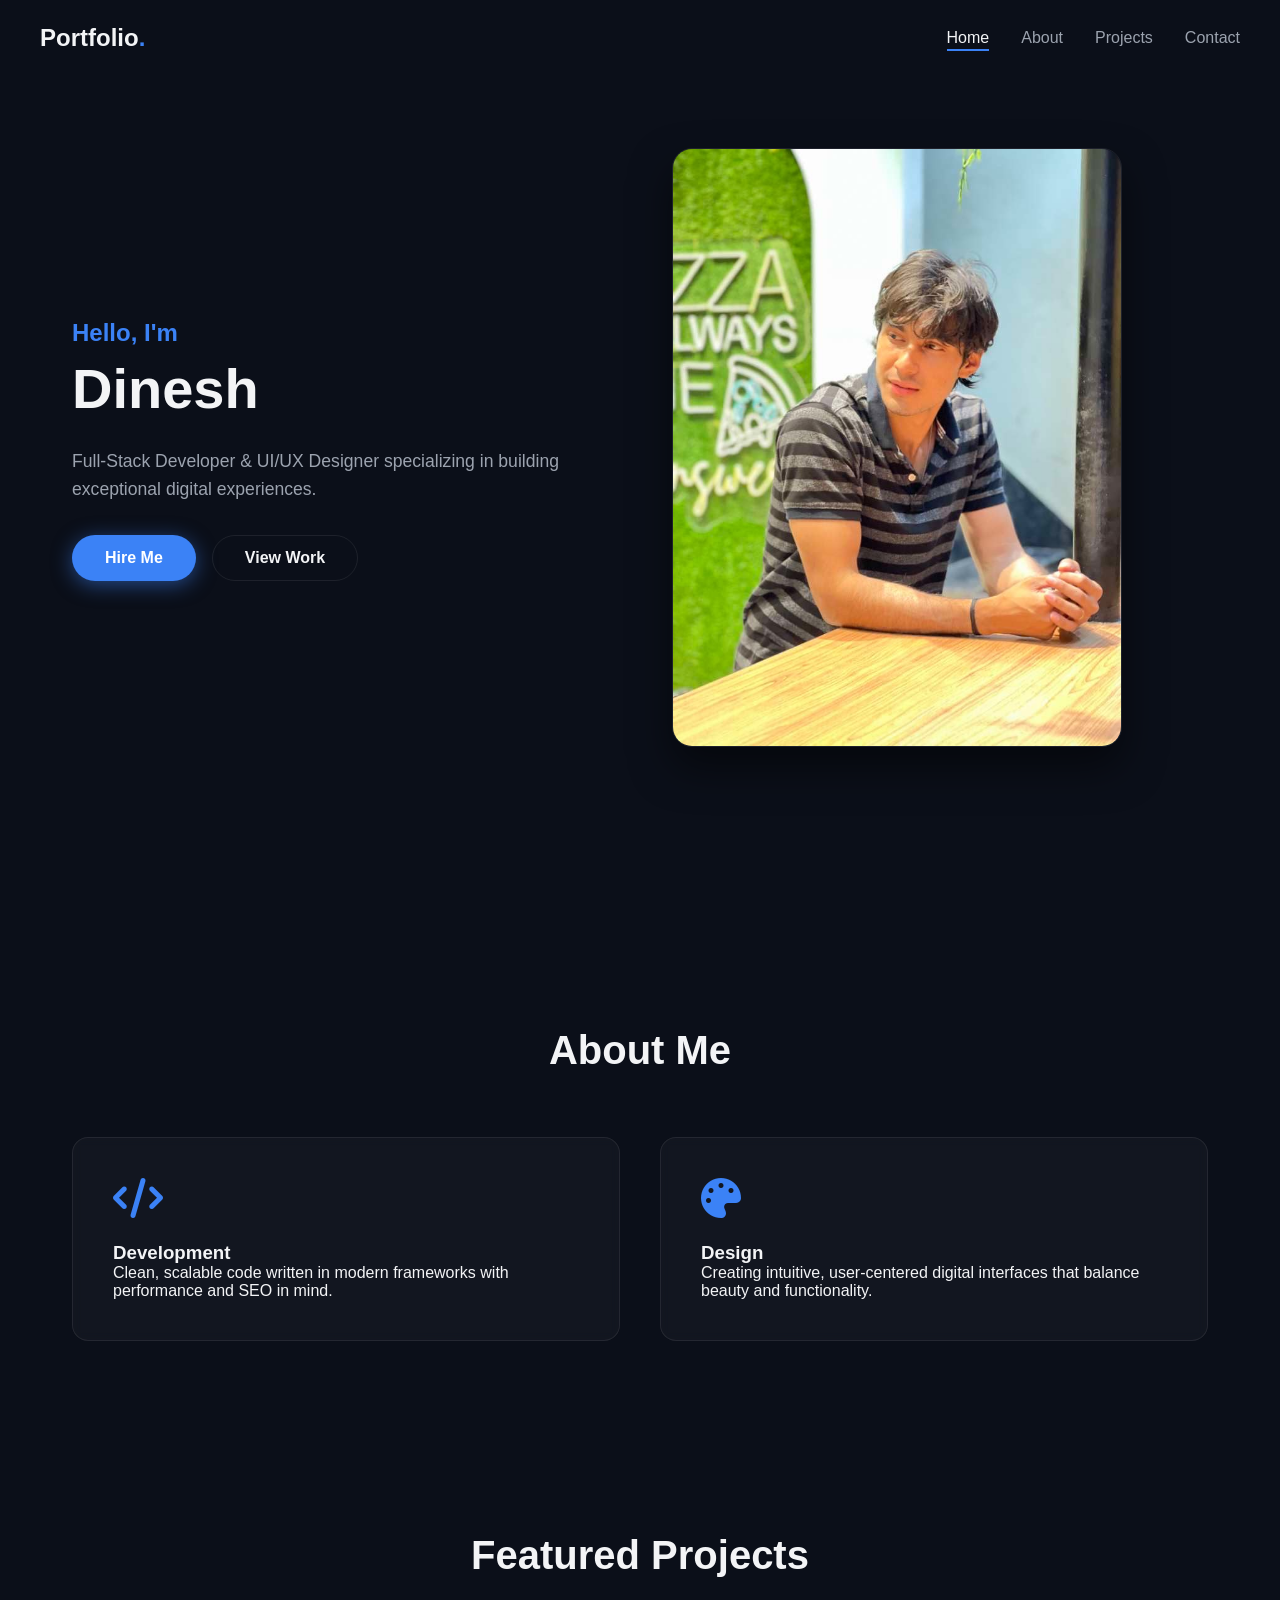
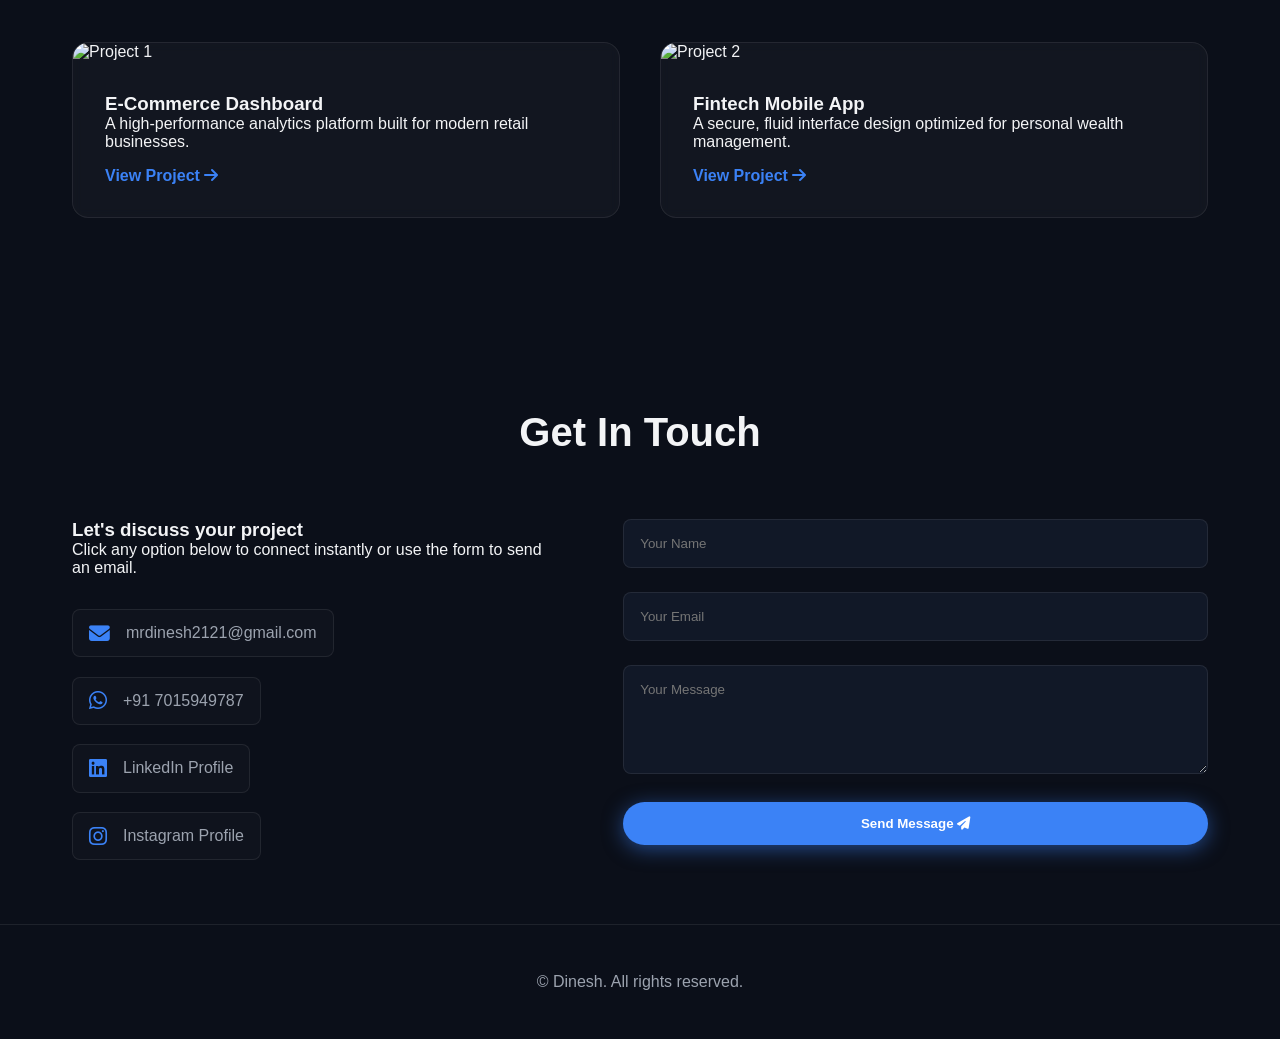
==== index.html @ ba0061a7 "Add original portfolio website Co-authored-by: Copilot App <223556219+Copilot@users.noreply.github.c" ====
<!DOCTYPE html>
<html lang="en">
<head>
    <meta charset="UTF-8">
    <meta name="viewport" content="width=device-width, initial-scale=1.0">
    <title>My Portfolio</title>
    <link rel="stylesheet" href="style.css">
    <!-- Font Awesome for Icons -->
    <link rel="stylesheet" href="https://cdnjs.cloudflare.com/ajax/libs/font-awesome/6.4.0/css/all.min.css">
</head>
<body>

    <!-- Navbar -->
    <nav class="navbar">
        <div class="nav-container">
            <a href="#" class="logo">Portfolio<span>.</span></a>
            <ul class="nav-links">
                <li><a href="#home" class="nav-link active">Home</a></li>
                <li><a href="#about" class="nav-link">About</a></li>
                <li><a href="#projects" class="nav-link">Projects</a></li>
                <li><a href="#contact" class="nav-link">Contact</a></li>
            </ul>
            <div class="menu-btn">
                <i class="fas fa-bars"></i>
            </div>
        </div>
    </nav>

    <!-- Home Section -->
    <section id="home" class="hero-section">
        <div class="hero-container">
            <div class="hero-content">
                <h3 class="fade-in">Hello, I'm</h3>
                <h1 class="fade-in delay-1"> Dinesh</h1>
                <p class="fade-in delay-2">Full-Stack Developer & UI/UX Designer specializing in building exceptional digital experiences.</p>
                <div class="hero-btns fade-in delay-3">
                    <a href="#contact" class="btn primary-btn">Hire Me</a>
                    <a href="#projects" class="btn secondary-btn">View Work</a>
                </div>
            </div>
            <div class="hero-image scale-in">
                <img src="dinu.jpeg" alt="dinu">
            </div>
        </div>
    </section>

    <!-- About Section -->
    <section id="about" class="about-section">
        <h2 class="section-title">About Me</h2>
        <div class="about-container">
            <div class="about-card reveal">
                <i class="fas fa-code card-icon"></i>
                <h3>Development</h3>
                <p>Clean, scalable code written in modern frameworks with performance and SEO in mind.</p>
            </div>
            <div class="about-card reveal">
                <i class="fas fa-palette card-icon"></i>
                <h3>Design</h3>
                <p>Creating intuitive, user-centered digital interfaces that balance beauty and functionality.</p>
            </div>
        </div>
    </section>

    <!-- Projects Section -->
    <section id="projects" class="projects-section">
        <h2 class="section-title">Featured Projects</h2>
        <div class="projects-grid">
            <div class="project-card reveal">
                <div class="project-img">
                    <img src="https://images.unsplash.com/photo-1551288049-bebda4e38f71?q=80&w=600&auto=format&fit=crop" alt="Project 1">
                </div>
                <div class="project-info">
                    <h3>E-Commerce Dashboard</h3>
                    <p>A high-performance analytics platform built for modern retail businesses.</p>
                    <a href="#" class="project-link">View Project <i class="fas fa-arrow-right"></i></a>
                </div>
            </div>
            <div class="project-card reveal">
                <div class="project-img">
                    <img src="https://images.unsplash.com/photo-1507238691740-187a5b1d37b8?q=80&w=600&auto=format&fit=crop" alt="Project 2">
                </div>
                <div class="project-info">
                    <h3>Fintech Mobile App</h3>
                    <p>A secure, fluid interface design optimized for personal wealth management.</p>
                    <a href="#" class="project-link">View Project <i class="fas fa-arrow-right"></i></a>
                </div>
            </div>
        </div>
    </section>

    <!-- Contact Section -->
    <section id="contact" class="contact-section">
        <h2 class="section-title">Get In Touch</h2>
        <div class="contact-container">
            <div class="contact-info reveal">
                <h3>Let's discuss your project</h3>
                <p>Click any option below to connect instantly or use the form to send an email.</p>
                
                <div class="info-details">
                    <!-- Email Direct Link -->
                    <a href="mailto:mrdinesh2121@gmail.com" class="contact-item">
                        <i class="fas fa-envelope"></i> <span>mrdinesh2121@gmail.com</span>
                    </a>
                    
                    <!-- WhatsApp Direct Link  -->
                    <a href="https://wa.me/+917015949787?text=Hi%20dinesh,%20I%20saw%20your%20portfolio%20and%20would%20love%20to%20chat!" target="_blank" rel="noopener noreferrer" class="contact-item">
                        <i class="fab fa-whatsapp"></i> <span>+91 7015949787</span>
                    </a>
                    
                    <!-- LinkedIn Link -->
                    <a href="https://linkedin.com/in/dinesh-singh-770455331" target="_blank" rel="noopener noreferrer" class="contact-item">
                        <i class="fab fa-linkedin"></i> <span>LinkedIn Profile</span>
                    </a>
                    
                    <!-- Instagram Link -->
                    <a href="https://instagram.com/yours_dinuuu" target="_blank" rel="noopener noreferrer" class="contact-item">
                        <i class="fab fa-instagram"></i> <span>Instagram Profile</span>
                    </a>
                </div>
            </div>
            
            <!-- Real Formspree form submission endpoint -->
            <form action="https://formspree.io/f/xdarbrvl" method="POST" class="contact-form reveal" id="portfolioForm">
                <div class="form-group">
                    <input type="text" name="name" required placeholder="Your Name">
                </div>
                <div class="form-group">
                    <input type="email" name="email" required placeholder="Your Email">
                </div>
                <div class="form-group">
                    <textarea name="message" rows="5" required placeholder="Your Message"></textarea>
                </div>
                <button type="submit" class="btn primary-btn send-btn">Send Message <i class="fas fa-paper-plane"></i></button>
            </form>
        </div>
    </section>

    <!-- Footer -->
    <footer>
        <p>&copy; Dinesh. All rights reserved.</p>
    </footer>

    <script src="app.js"></script>
</body>
</html>
---- style.css ----
/* --- Global Reset & Variables --- */
:root {
    --bg-primary: #0b0f19;
    --bg-secondary: #111827;
    --accent: #3b82f6;
    --accent-glow: rgba(59, 130, 246, 0.5);
    --text-main: #f3f4f6;
    --text-muted: #9ca3af;
    --card-bg: rgba(255, 255, 255, 0.03);
    --card-border: rgba(255, 255, 255, 0.08);
    --transition: all 0.4s cubic-bezier(0.25, 1, 0.5, 1);
}

* {
    margin: 0;
    padding: 0;
    box-sizing: border-box;
    font-family: 'Segoe UI', Tahoma, Geneva, Verdana, sans-serif;
    scroll-behavior: smooth;
}

body {
    background-color: var(--bg-primary);
    color: var(--text-main);
    overflow-x: hidden;
}

/* --- Navbar --- */
.navbar {
    position: fixed;
    top: 0;
    width: 100%;
    z-index: 1000;
    padding: 1.5rem 2rem;
    transition: var(--transition);
}

.navbar.scrolled {
    background: rgba(11, 15, 25, 0.85);
    backdrop-filter: blur(12px);
    padding: 1rem 2rem;
    border-bottom: 1px solid var(--card-border);
}

.nav-container {
    max-width: 1200px;
    margin: 0 auto;
    display: flex;
    justify-content: space-between;
    align-items: center;
}

.logo {
    font-size: 1.5rem;
    font-weight: 700;
    text-decoration: none;
    color: var(--text-main);
}

.logo span { color: var(--accent); }

.nav-links {
    display: flex;
    list-style: none;
    gap: 2rem;
}

.nav-link {
    text-decoration: none;
    color: var(--text-muted);
    font-weight: 500;
    transition: var(--transition);
    position: relative;
}

.nav-link:hover, .nav-link.active {
    color: var(--text-main);
}

.nav-link::after {
    content: '';
    position: absolute;
    bottom: -5px;
    left: 0;
    width: 0;
    height: 2px;
    background: var(--accent);
    transition: var(--transition);
}

.nav-link.active::after, .nav-link:hover::after {
    width: 100%;
}

.menu-btn {
    display: none;
    font-size: 1.5rem;
    cursor: pointer;
}

/* --- Hero Section --- */
.hero-section {
    min-height: 100vh;
    display: flex;
    align-items: center;
    padding: 0 2rem;
    max-width: 1200px;
    margin: 0 auto;
}

.hero-container {
    display: grid;
    grid-template-columns: 1fr 1fr;
    gap: 4rem;
    align-items: center;
}

.hero-content h3 {
    color: var(--accent);
    font-size: 1.5rem;
    margin-bottom: 0.5rem;
}

.hero-content h1 {
    font-size: 3.5rem;
    line-height: 1.2;
    margin-bottom: 1.5rem;
}

.hero-content p {
    color: var(--text-muted);
    font-size: 1.1rem;
    margin-bottom: 2rem;
    line-height: 1.6;
}

.hero-btns {
    display: flex;
    gap: 1rem;
}

.btn {
    padding: 0.8rem 2rem;
    border-radius: 30px;
    text-decoration: none;
    font-weight: 600;
    transition: var(--transition);
    cursor: pointer;
}

.primary-btn {
    background: var(--accent);
    color: white;
    border: 1px solid transparent;
    box-shadow: 0 4px 20px var(--accent-glow);
}

.primary-btn:hover {
    transform: translateY(-3px);
    box-shadow: 0 6px 25px var(--accent-glow);
}

.secondary-btn {
    background: transparent;
    color: var(--text-main);
    border: 1px solid var(--card-border);
}

.secondary-btn:hover {
    background: var(--card-border);
    transform: translateY(-3px);
}

.hero-image img {
    width: 100%;
    max-width: 450px;
    border-radius: 20px;
    border: 1px solid var(--card-border);
    box-shadow: 0 20px 40px rgba(0,0,0,0.5);
}

/* --- Layout Grids (About & Projects) --- */
section {
    padding: 8rem 2rem 4rem 2rem;
    max-width: 1200px;
    margin: 0 auto;
}

.section-title {
    font-size: 2.5rem;
    text-align: center;
    margin-bottom: 4rem;
    position: relative;
}

.about-container, .projects-grid {
    display: grid;
    grid-template-columns: repeat(auto-fit, minmax(300px, 1fr));
    gap: 2.5rem;
}

.about-card, .project-card {
    background: var(--card-bg);
    border: 1px solid var(--card-border);
    border-radius: 16px;
    padding: 2.5rem;
    backdrop-filter: blur(5px);
    transition: var(--transition);
}

.about-card:hover, .project-card:hover {
    transform: translateY(-10px);
    border-color: var(--accent);
    box-shadow: 0 10px 30px rgba(59, 130, 246, 0.1);
}

.card-icon {
    font-size: 2.5rem;
    color: var(--accent);
    margin-bottom: 1.5rem;
}

.project-card {
    padding: 0;
    overflow: hidden;
}

.project-img img {
    width: 100%;
    height: 220px;
    object-fit: cover;
    transition: var(--transition);
}

.project-card:hover .project-img img {
    scale: 1.05;
}

.project-info {
    padding: 2rem;
}

.project-link {
    display: inline-block;
    margin-top: 1rem;
    color: var(--accent);
    text-decoration: none;
    font-weight: 600;
}

/* --- Updated Contact Area & Interactive Social Layouts --- */
.contact-container {
    display: grid;
    grid-template-columns: 1fr 1.2fr;
    gap: 4rem;
}

.info-details {
    display: flex;
    flex-direction: column;
    gap: 1.2rem;
    margin-top: 2rem;
}

/* Clear, click-friendly styling for our real anchors */
.contact-item {
    display: flex;
    align-items: center;
    gap: 1rem;
    color: var(--text-muted);
    text-decoration: none;
    padding: 0.8rem 1rem;
    background: rgba(255, 255, 255, 0.02);
    border: 1px solid var(--card-border);
    border-radius: 8px;
    transition: var(--transition);
    width: fit-content;
}

.contact-item i {
    font-size: 1.3rem;
    color: var(--accent);
    transition: var(--transition);
}

/* Elegant, interactive animation trigger states */
.contact-item:hover {
    color: var(--text-main);
    border-color: var(--accent);
    background: rgba(59, 130, 246, 0.05);
    transform: translateX(8px);
}

.contact-item:hover i {
    transform: scale(1.15);
}

.contact-form {
    display: flex;
    flex-direction: column;
    gap: 1.5rem;
}

.form-group input, .form-group textarea {
    width: 100%;
    padding: 1rem;
    background: var(--bg-secondary);
    border: 1px solid var(--card-border);
    border-radius: 8px;
    color: var(--text-main);
    outline: none;
    transition: var(--transition);
}

.form-group input:focus, .form-group textarea:focus {
    border-color: var(--accent);
    box-shadow: 0 0 10px var(--accent-glow);
}

footer {
    text-align: center;
    padding: 3rem;
    color: var(--text-muted);
    border-top: 1px solid var(--card-border);
}

/* --- Scroll Animations --- */
.fade-in { opacity: 0; animation: fadeIn 1s forwards; }
.scale-in { opacity: 0; animation: scaleIn 1s cubic-bezier(0.25, 1, 0.5, 1) forwards; }
.delay-1 { animation-delay: 0.2s; }
.delay-2 { animation-delay: 0.4s; }
.delay-3 { animation-delay: 0.6s; }

@keyframes fadeIn {
    to { opacity: 1; transform: translateY(0); }
}
@keyframes scaleIn {
    from { transform: scale(0.9); }
    to { opacity: 1; transform: scale(1); }
}

.reveal {
    opacity: 0;
    transform: translateY(30px);
    transition: opacity 0.8s ease, transform 0.8s ease;
}
.reveal.visible {
    opacity: 1;
    transform: translateY(0);
}

/* --- Media Queries --- */
@media (max-width: 968px) {
    .hero-container, .contact-container {
        grid-template-columns: 1fr;
        text-align: center;
    }
    .hero-image { order: -1; }
    .hero-btns { justify-content: center; }
    .contact-item { margin: 0 auto; }
    .menu-btn { display: block; }
    .nav-links {
        position: fixed;
        top: -100%;
        left: 0;
        flex-direction: column;
        width: 100%;
        background: var(--bg-secondary);
        padding: 2rem;
        text-align: center;
        transition: var(--transition);
    }
    .nav-links.active { top: 70px; }
}
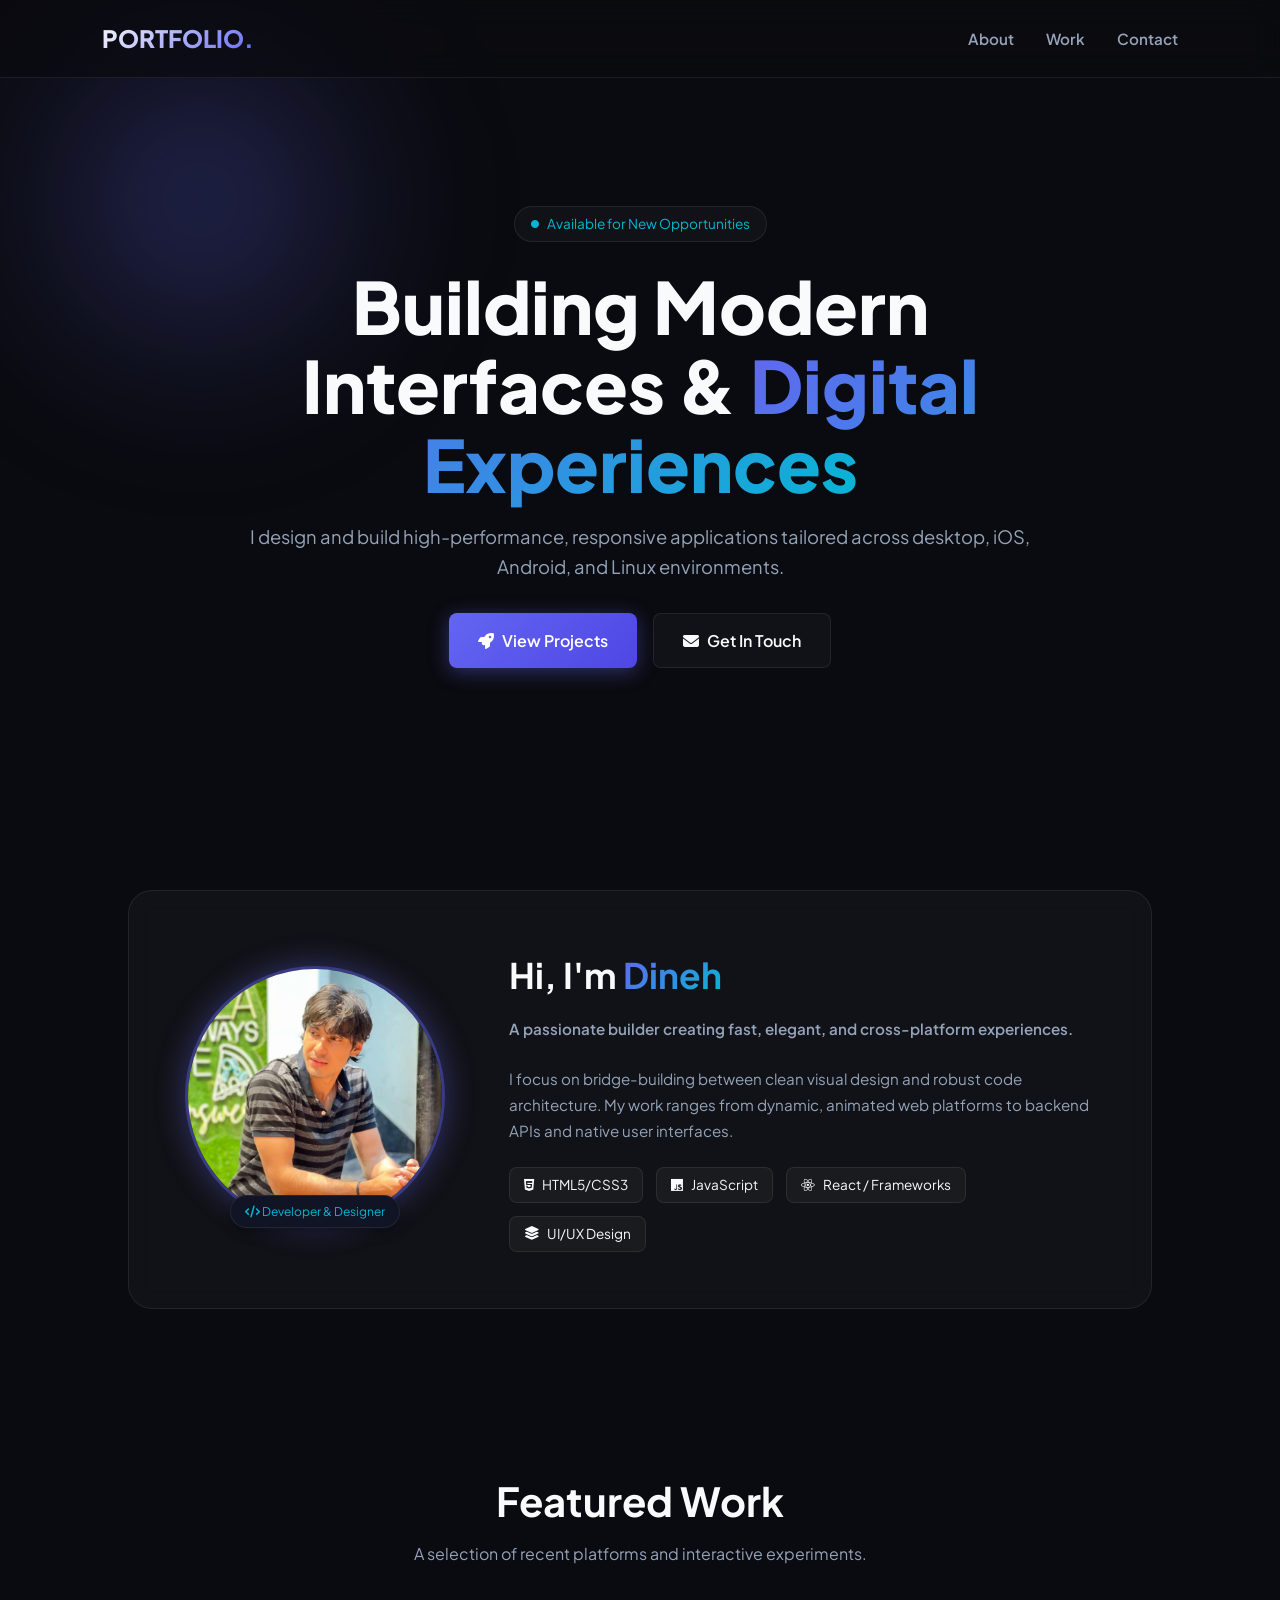
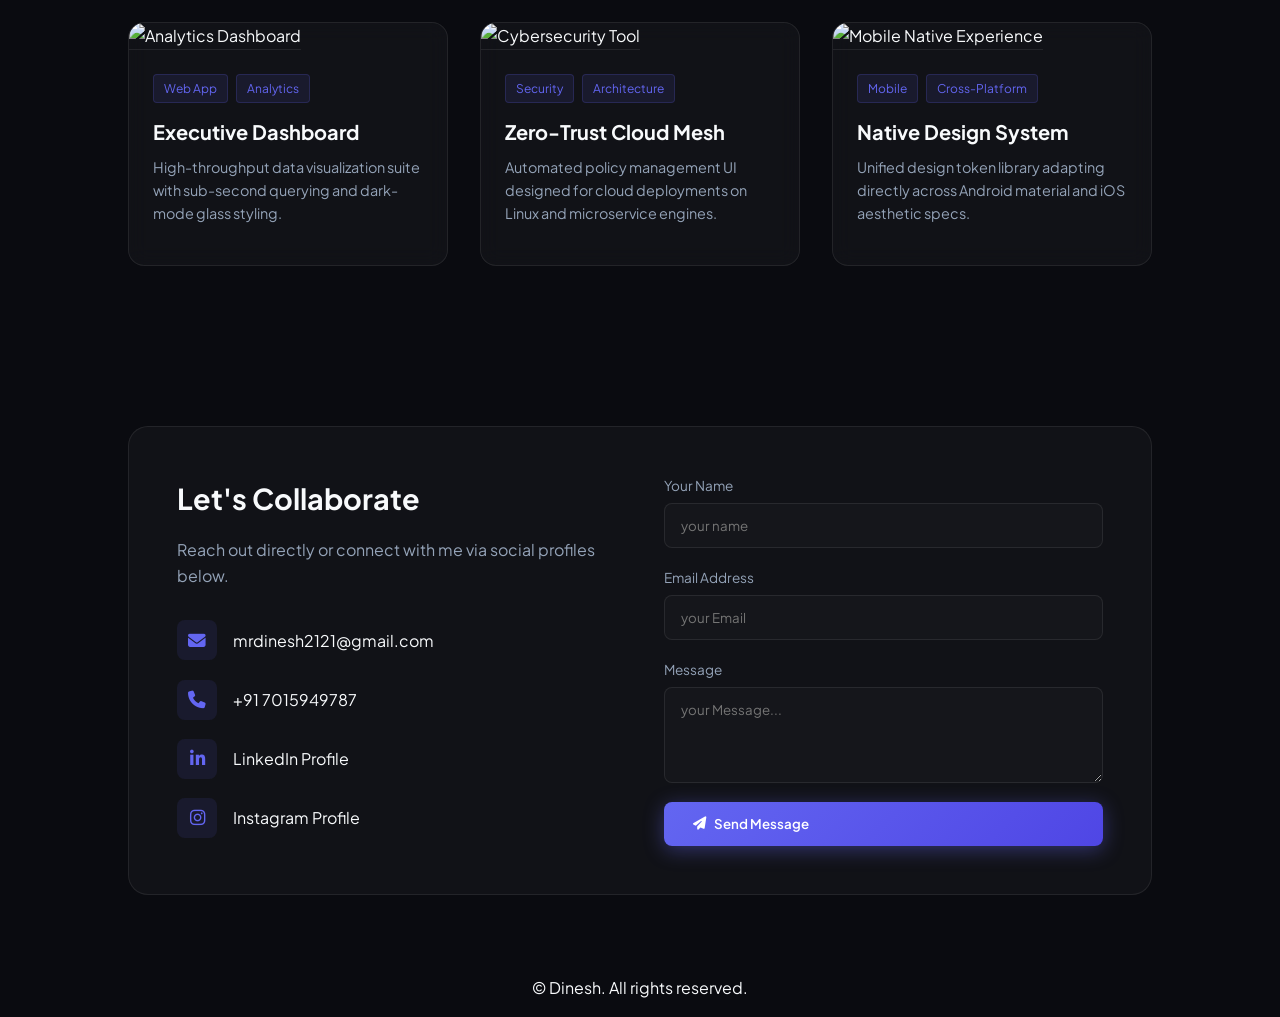
==== commit 3a861f23: "Set portfolio version as default landing page Co-authored-by: Copilot App <223556219+Copilot@users.n" ====
--- a/index.html
+++ b/index.html
@@ -3,143 +3,174 @@
 <head>
     <meta charset="UTF-8">
     <meta name="viewport" content="width=device-width, initial-scale=1.0">
-    <title>My Portfolio</title>
-    <link rel="stylesheet" href="style.css">
-    <!-- Font Awesome for Icons -->
+    <title>Portfolio | Creative Developer & Designer</title>
+
+    <!-- Google Fonts -->
+    <link href="https://fonts.googleapis.com/css2?family=Plus+Jakarta+Sans:wght@300;400;600;700;800&display=swap" rel="stylesheet">
+    
+    <!-- Font Awesome Icons -->
     <link rel="stylesheet" href="https://cdnjs.cloudflare.com/ajax/libs/font-awesome/6.4.0/css/all.min.css">
+    
+    <!-- External CSS -->
+    <link rel="stylesheet" href="style2.css">
 </head>
 <body>
 
-    <!-- Navbar -->
-    <nav class="navbar">
-        <div class="nav-container">
-            <a href="#" class="logo">Portfolio<span>.</span></a>
-            <ul class="nav-links">
-                <li><a href="#home" class="nav-link active">Home</a></li>
-                <li><a href="#about" class="nav-link">About</a></li>
-                <li><a href="#projects" class="nav-link">Projects</a></li>
-                <li><a href="#contact" class="nav-link">Contact</a></li>
-            </ul>
-            <div class="menu-btn">
-                <i class="fas fa-bars"></i>
-            </div>
-        </div>
+    <!-- Ambient Mouse Glow -->
+    <div class="ambient-glow" id="glow"></div>
+
+    <!-- Navigation Bar -->
+    <nav>
+        <a href="#" class="logo">PORTFOLIO.</a>
+        <ul class="nav-links">
+            <li><a href="#about">About</a></li>
+            <li><a href="#projects">Work</a></li>
+            <li><a href="#contact">Contact</a></li>
+        </ul>
     </nav>
 
-    <!-- Home Section -->
-    <section id="home" class="hero-section">
-        <div class="hero-container">
-            <div class="hero-content">
-                <h3 class="fade-in">Hello, I'm</h3>
-                <h1 class="fade-in delay-1"> Dinesh</h1>
-                <p class="fade-in delay-2">Full-Stack Developer & UI/UX Designer specializing in building exceptional digital experiences.</p>
-                <div class="hero-btns fade-in delay-3">
-                    <a href="#contact" class="btn primary-btn">Hire Me</a>
-                    <a href="#projects" class="btn secondary-btn">View Work</a>
-                </div>
+    <!-- Hero Section -->
+    <section class="hero">
+        <div class="hero-content">
+            <div class="hero-badge">
+                <i class="fa-solid fa-circle"></i> Available for New Opportunities
             </div>
-            <div class="hero-image scale-in">
-                <img src="dinu.jpeg" alt="dinu">
+            <h1>Building Modern Interfaces & <span class="gradient-text">Digital Experiences</span></h1>
+            <p>I design and build high-performance, responsive applications tailored across desktop, iOS, Android, and Linux environments.</p>
+            <div class="hero-btns">
+                <a href="#projects" class="btn btn-primary"><i class="fa-solid fa-rocket"></i> View Projects</a>
+                <a href="#contact" class="btn btn-secondary"><i class="fa-solid fa-envelope"></i> Get In Touch</a>
             </div>
         </div>
     </section>
 
-    <!-- About Section -->
-    <section id="about" class="about-section">
-        <h2 class="section-title">About Me</h2>
+    <!-- Profile / About Me Section -->
+    <section class="section" id="about">
         <div class="about-container">
-            <div class="about-card reveal">
-                <i class="fas fa-code card-icon"></i>
-                <h3>Development</h3>
-                <p>Clean, scalable code written in modern frameworks with performance and SEO in mind.</p>
+            <div class="profile-frame">
+                <img src="dinu.jpeg" alt="Profile Picture" class="profile-img">
+                <div class="profile-badge">
+                    <i class="fa-solid fa-code"></i> Developer & Designer
+                </div>
             </div>
-            <div class="about-card reveal">
-                <i class="fas fa-palette card-icon"></i>
-                <h3>Design</h3>
-                <p>Creating intuitive, user-centered digital interfaces that balance beauty and functionality.</p>
+            <div class="about-text">
+                <h2>Hi, I'm <span class="gradient-text">Dineh</span></h2>
+                <p class="about-lead">A passionate builder creating fast, elegant, and cross-platform experiences.</p>
+                <p>I focus on bridge-building between clean visual design and robust code architecture. My work ranges from dynamic, animated web platforms to backend APIs and native user interfaces.</p>
+                
+                <div class="skill-chips">
+                    <span class="chip"><i class="fa-brands fa-html5"></i> HTML5/CSS3</span>
+                    <span class="chip"><i class="fa-brands fa-js"></i> JavaScript</span>
+                    <span class="chip"><i class="fa-brands fa-react"></i> React / Frameworks</span>
+                    <span class="chip"><i class="fa-solid fa-layer-group"></i> UI/UX Design</span>
+                </div>
             </div>
         </div>
     </section>
 
     <!-- Projects Section -->
-    <section id="projects" class="projects-section">
-        <h2 class="section-title">Featured Projects</h2>
+    <section class="section" id="projects">
+        <div class="section-header">
+            <h2>Featured Work</h2>
+            <p>A selection of recent platforms and interactive experiments.</p>
+        </div>
         <div class="projects-grid">
-            <div class="project-card reveal">
-                <div class="project-img">
-                    <img src="https://images.unsplash.com/photo-1551288049-bebda4e38f71?q=80&w=600&auto=format&fit=crop" alt="Project 1">
-                </div>
+            <div class="project-card">
+                <img class="project-img" src="https://images.unsplash.com/photo-1551288049-bebda4e38f71?auto=format&fit=crop&w=600&q=80" alt="Analytics Dashboard">
                 <div class="project-info">
-                    <h3>E-Commerce Dashboard</h3>
-                    <p>A high-performance analytics platform built for modern retail businesses.</p>
-                    <a href="#" class="project-link">View Project <i class="fas fa-arrow-right"></i></a>
+                    <div class="project-tags">
+                        <span class="tag">Web App</span>
+                        <span class="tag">Analytics</span>
+                    </div>
+                    <h3>Executive Dashboard</h3>
+                    <p>High-throughput data visualization suite with sub-second querying and dark-mode glass styling.</p>
                 </div>
             </div>
-            <div class="project-card reveal">
-                <div class="project-img">
-                    <img src="https://images.unsplash.com/photo-1507238691740-187a5b1d37b8?q=80&w=600&auto=format&fit=crop" alt="Project 2">
+
+            <div class="project-card">
+                <img class="project-img" src="https://images.unsplash.com/photo-1526374965328-7f61d4dc18c5?auto=format&fit=crop&w=600&q=80" alt="Cybersecurity Tool">
+                <div class="project-info">
+                    <div class="project-tags">
+                        <span class="tag">Security</span>
+                        <span class="tag">Architecture</span>
+                    </div>
+                    <h3>Zero-Trust Cloud Mesh</h3>
+                    <p>Automated policy management UI designed for cloud deployments on Linux and microservice engines.</p>
                 </div>
+            </div>
+
+            <div class="project-card">
+                <img class="project-img" src="https://images.unsplash.com/photo-1517694712202-14dd9538aa97?auto=format&fit=crop&w=600&q=80" alt="Mobile Native Experience">
                 <div class="project-info">
-                    <h3>Fintech Mobile App</h3>
-                    <p>A secure, fluid interface design optimized for personal wealth management.</p>
-                    <a href="#" class="project-link">View Project <i class="fas fa-arrow-right"></i></a>
+                    <div class="project-tags">
+                        <span class="tag">Mobile</span>
+                        <span class="tag">Cross-Platform</span>
+                    </div>
+                    <h3>Native Design System</h3>
+                    <p>Unified design token library adapting directly across Android material and iOS aesthetic specs.</p>
                 </div>
             </div>
         </div>
     </section>
 
     <!-- Contact Section -->
-    <section id="contact" class="contact-section">
-        <h2 class="section-title">Get In Touch</h2>
+    <section class="section" id="contact">
         <div class="contact-container">
-            <div class="contact-info reveal">
-                <h3>Let's discuss your project</h3>
-                <p>Click any option below to connect instantly or use the form to send an email.</p>
-                
-                <div class="info-details">
-                    <!-- Email Direct Link -->
-                    <a href="mailto:mrdinesh2121@gmail.com" class="contact-item">
-                        <i class="fas fa-envelope"></i> <span>mrdinesh2121@gmail.com</span>
-                    </a>
-                    
-                    <!-- WhatsApp Direct Link  -->
-                    <a href="https://wa.me/+917015949787?text=Hi%20dinesh,%20I%20saw%20your%20portfolio%20and%20would%20love%20to%20chat!" target="_blank" rel="noopener noreferrer" class="contact-item">
-                        <i class="fab fa-whatsapp"></i> <span>+91 7015949787</span>
-                    </a>
-                    
-                    <!-- LinkedIn Link -->
-                    <a href="https://linkedin.com/in/dinesh-singh-770455331" target="_blank" rel="noopener noreferrer" class="contact-item">
-                        <i class="fab fa-linkedin"></i> <span>LinkedIn Profile</span>
-                    </a>
-                    
-                    <!-- Instagram Link -->
-                    <a href="https://instagram.com/yours_dinuuu" target="_blank" rel="noopener noreferrer" class="contact-item">
-                        <i class="fab fa-instagram"></i> <span>Instagram Profile</span>
-                    </a>
-                </div>
+            <div class="contact-details">
+                <h3>Let's Collaborate</h3>
+                <p>Reach out directly or connect with me via social profiles below.</p>
+                <ul class="contact-list">
+                    <li>
+                        <a href="mailto:your-mrdinesh2121@gmail.com" class="contact-item" id="contactEmail">
+                            <i class="fa-solid fa-envelope"></i>
+                            <span>mrdinesh2121@gmail.com</span>
+                        </a>
+                    </li>
+                    <li>
+                        <a href="https://wa.me/+917015949787?text=Hi%20dinesh,%20I%20saw%20your%20portfolio%20and%20would%20love%20to%20chat!" target="_blank" rel="noopener noreferrer" class="contact-item">
+                            <i class="fa-solid fa-phone"></i>
+                            <span>+91 7015949787</span>
+                        </a>
+                    </li>
+                    <li>
+                        <a href="https://linkedin.com/in/dinesh-singh-770455331" target="_blank" rel="noopener noreferrer" class="contact-item" id="contactLinkedin">
+                            <i class="fa-brands fa-linkedin-in"></i>
+                            <span>LinkedIn Profile</span>
+                        </a>
+                    </li>
+                    <li>
+                        <a href="https://instagram.com/yours_dinuuu" target="_blank" rel="noopener noreferrer" class="contact-item" id="contactInstagram">
+                            <i class="fa-brands fa-instagram"></i>
+                            <span>Instagram Profile</span>
+                        </a>
+                    </li>
+                </ul>
             </div>
-            
-            <!-- Real Formspree form submission endpoint -->
-            <form action="https://formspree.io/f/xdarbrvl" method="POST" class="contact-form reveal" id="portfolioForm">
+
+            <form action="https://formspree.io/f/xdarbrvl" method="POST" id="contactForm">
                 <div class="form-group">
-                    <input type="text" name="name" required placeholder="Your Name">
+                    <label for="name">Your Name</label>
+                    <input type="text" id="name" name="name" required placeholder="your name">
                 </div>
                 <div class="form-group">
-                    <input type="email" name="email" required placeholder="Your Email">
+                    <label for="email">Email Address</label>
+                    <input type="email" id="email" name="_replyto" required placeholder="your Email">
                 </div>
                 <div class="form-group">
-                    <textarea name="message" rows="5" required placeholder="Your Message"></textarea>
+                    <label for="message">Message</label>
+                    <textarea id="message" name="message" rows="4" required placeholder="your Message..."></textarea>
                 </div>
-                <button type="submit" class="btn primary-btn send-btn">Send Message <i class="fas fa-paper-plane"></i></button>
+                <button type="submit" class="btn btn-primary" id="submitBtn">
+                    <i class="fa-solid fa-paper-plane"></i> Send Message
+                </button>
             </form>
         </div>
     </section>
 
-    <!-- Footer -->
     <footer>
         <p>&copy; Dinesh. All rights reserved.</p>
     </footer>
 
-    <script src="app.js"></script>
+    <script src="app2.js"></script>
 </body>
-</html>+</html>
--- a/style2.css
+++ b/style2.css
@@ -0,0 +1,471 @@
+:root {
+    --bg-primary: #0a0b10;
+    --bg-secondary: #121526;
+    --accent: #6366f1;
+    --accent-glow: rgba(99, 102, 241, 0.4);
+    --accent-2: #06b6d4;
+    --text-main: #f8fafc;
+    --text-muted: #94a3b8;
+    --card-bg: rgba(255, 255, 255, 0.03);
+    --card-border: rgba(255, 255, 255, 0.08);
+    --transition: all 0.3s cubic-bezier(0.4, 0, 0.2, 1);
+}
+
+* {
+    margin: 0;
+    padding: 0;
+    box-sizing: border-box;
+    font-family: 'Plus Jakarta Sans', sans-serif;
+    scroll-behavior: smooth;
+}
+
+body {
+    background-color: var(--bg-primary);
+    color: var(--text-main);
+    overflow-x: hidden;
+    line-height: 1.6;
+}
+
+/* Ambient Background Glow */
+.ambient-glow {
+    position: fixed;
+    width: 400px;
+    height: 400px;
+    border-radius: 50%;
+    background: radial-gradient(circle, var(--accent-glow) 0%, transparent 70%);
+    pointer-events: none;
+    z-index: 0;
+    filter: blur(80px);
+    transition: transform 0.15s ease-out;
+}
+
+/* Navigation */
+nav {
+    position: fixed;
+    top: 0;
+    left: 0;
+    width: 100%;
+    padding: 1.2rem 8%;
+    display: flex;
+    justify-content: space-between;
+    align-items: center;
+    background: rgba(10, 11, 16, 0.7);
+    backdrop-filter: blur(15px);
+    border-bottom: 1px solid var(--card-border);
+    z-index: 1000;
+}
+
+.logo {
+    font-size: 1.5rem;
+    font-weight: 800;
+    background: linear-gradient(135deg, var(--text-main), var(--accent));
+    -webkit-background-clip: text;
+    -webkit-text-fill-color: transparent;
+    text-decoration: none;
+}
+
+.nav-links {
+    display: flex;
+    gap: 2rem;
+    list-style: none;
+}
+
+.nav-links a {
+    color: var(--text-muted);
+    text-decoration: none;
+    font-size: 0.95rem;
+    font-weight: 600;
+    transition: var(--transition);
+}
+
+.nav-links a:hover {
+    color: var(--accent);
+}
+
+/* Hero Section */
+.hero {
+    min-height: 90vh;
+    display: flex;
+    align-items: center;
+    justify-content: center;
+    text-align: center;
+    padding: 6rem 10% 2rem;
+    position: relative;
+    z-index: 1;
+}
+
+.hero-content {
+    max-width: 800px;
+}
+
+.hero-badge {
+    display: inline-flex;
+    align-items: center;
+    gap: 8px;
+    padding: 6px 16px;
+    background: var(--card-bg);
+    border: 1px solid var(--card-border);
+    border-radius: 50px;
+    font-size: 0.85rem;
+    color: var(--accent-2);
+    margin-bottom: 1.5rem;
+}
+
+.hero-badge i {
+    font-size: 0.5rem;
+    animation: pulse 2s infinite;
+}
+
+.hero h1 {
+    font-size: clamp(2.5rem, 6vw, 4.5rem);
+    line-height: 1.1;
+    margin-bottom: 1.2rem;
+    font-weight: 800;
+}
+
+.gradient-text {
+    background: linear-gradient(135deg, var(--accent), var(--accent-2));
+    -webkit-background-clip: text;
+    -webkit-text-fill-color: transparent;
+}
+
+.hero p {
+    color: var(--text-muted);
+    font-size: 1.15rem;
+    margin-bottom: 2rem;
+}
+
+.hero-btns {
+    display: flex;
+    justify-content: center;
+    gap: 1rem;
+}
+
+.btn {
+    display: inline-flex;
+    align-items: center;
+    gap: 8px;
+    padding: 0.85rem 1.8rem;
+    border-radius: 8px;
+    font-weight: 600;
+    text-decoration: none;
+    transition: var(--transition);
+    cursor: pointer;
+    border: none;
+}
+
+.btn-primary {
+    background: linear-gradient(135deg, var(--accent), #4f46e5);
+    color: #fff;
+    box-shadow: 0 4px 20px var(--accent-glow);
+}
+
+.btn-primary:hover {
+    transform: translateY(-2px);
+    box-shadow: 0 6px 25px rgba(99, 102, 241, 0.6);
+}
+
+.btn-secondary {
+    background: var(--card-bg);
+    color: var(--text-main);
+    border: 1px solid var(--card-border);
+}
+
+.btn-secondary:hover {
+    background: rgba(255, 255, 255, 0.08);
+    transform: translateY(-2px);
+}
+
+/* Profile / About Section */
+.about-container {
+    display: flex;
+    align-items: center;
+    gap: 4rem;
+    background: var(--card-bg);
+    border: 1px solid var(--card-border);
+    padding: 3.5rem;
+    border-radius: 24px;
+    backdrop-filter: blur(12px);
+}
+
+.profile-frame {
+    position: relative;
+    flex-shrink: 0;
+}
+
+.profile-img {
+    width: 260px;
+    height: 260px;
+    border-radius: 50%;
+    object-fit: cover;
+    border: 3px solid rgba(99, 102, 241, 0.5);
+    box-shadow: 0 0 30px var(--accent-glow);
+    animation: float 4s ease-in-out infinite;
+}
+
+.profile-badge {
+    position: absolute;
+    bottom: 5px;
+    left: 50%;
+    transform: translateX(-50%);
+    background: #111424;
+    border: 1px solid var(--card-border);
+    padding: 6px 14px;
+    border-radius: 20px;
+    font-size: 0.75rem;
+    white-space: nowrap;
+    color: var(--accent-2);
+    box-shadow: 0 4px 12px rgba(0, 0, 0, 0.4);
+}
+
+.about-text h2 {
+    font-size: 2.2rem;
+    margin-bottom: 0.8rem;
+}
+
+.about-lead {
+    font-size: 1.15rem;
+    color: var(--text-main);
+    font-weight: 600;
+    margin-bottom: 1rem;
+}
+
+.about-text p {
+    color: var(--text-muted);
+    font-size: 0.95rem;
+    line-height: 1.7;
+    margin-bottom: 1.5rem;
+}
+
+.skill-chips {
+    display: flex;
+    flex-wrap: wrap;
+    gap: 0.8rem;
+}
+
+.chip {
+    display: inline-flex;
+    align-items: center;
+    gap: 8px;
+    background: rgba(255, 255, 255, 0.04);
+    border: 1px solid var(--card-border);
+    padding: 6px 14px;
+    border-radius: 8px;
+    font-size: 0.85rem;
+    color: var(--text-main);
+}
+
+/* Portfolio Projects Section */
+.section {
+    padding: 5rem 10%;
+    position: relative;
+    z-index: 1;
+}
+
+.section-header {
+    text-align: center;
+    margin-bottom: 3.5rem;
+}
+
+.section-header h2 {
+    font-size: 2.5rem;
+    margin-bottom: 0.5rem;
+}
+
+.section-header p {
+    color: var(--text-muted);
+}
+
+.projects-grid {
+    display: grid;
+    grid-template-columns: repeat(auto-fit, minmax(320px, 1fr));
+    gap: 2rem;
+}
+
+.project-card {
+    background: var(--card-bg);
+    border: 1px solid var(--card-border);
+    border-radius: 16px;
+    overflow: hidden;
+    backdrop-filter: blur(10px);
+    transition: var(--transition);
+    transform-style: preserve-3d;
+}
+
+.project-card:hover {
+    border-color: rgba(99, 102, 241, 0.4);
+    box-shadow: 0 10px 30px rgba(0, 0, 0, 0.5);
+}
+
+.project-img {
+    width: 100%;
+    height: 200px;
+    object-fit: cover;
+    border-bottom: 1px solid var(--card-border);
+}
+
+.project-info {
+    padding: 1.5rem;
+}
+
+.project-tags {
+    display: flex;
+    gap: 0.5rem;
+    margin-bottom: 0.8rem;
+}
+
+.tag {
+    font-size: 0.75rem;
+    padding: 4px 10px;
+    background: rgba(99, 102, 241, 0.1);
+    color: var(--accent);
+    border-radius: 4px;
+    border: 1px solid rgba(99, 102, 241, 0.2);
+}
+
+.project-info h3 {
+    font-size: 1.25rem;
+    margin-bottom: 0.5rem;
+}
+
+.project-info p {
+    color: var(--text-muted);
+    font-size: 0.9rem;
+    margin-bottom: 1rem;
+}
+
+/* Contact Section */
+.contact-container {
+    display: grid;
+    grid-template-columns: 1fr 1fr;
+    gap: 3rem;
+    background: var(--card-bg);
+    padding: 3rem;
+    border-radius: 20px;
+    border: 1px solid var(--card-border);
+}
+
+.contact-details h3 {
+    font-size: 1.8rem;
+    margin-bottom: 1rem;
+}
+
+.contact-details p {
+    color: var(--text-muted);
+    margin-bottom: 2rem;
+}
+
+.contact-list {
+    list-style: none;
+    display: flex;
+    flex-direction: column;
+    gap: 1.2rem;
+}
+
+.contact-item {
+    display: flex;
+    align-items: center;
+    gap: 1rem;
+    color: var(--text-main);
+    text-decoration: none;
+    transition: var(--transition);
+}
+
+.contact-item i {
+    width: 40px;
+    height: 40px;
+    display: flex;
+    align-items: center;
+    justify-content: center;
+    background: rgba(99, 102, 241, 0.1);
+    border-radius: 8px;
+    color: var(--accent);
+    font-size: 1.1rem;
+}
+
+.contact-item:hover {
+    color: var(--accent);
+    transform: translateX(5px);
+}
+
+/* Form Styles */
+form {
+    display: flex;
+    flex-direction: column;
+    gap: 1.2rem;
+}
+
+.form-group {
+    display: flex;
+    flex-direction: column;
+    gap: 0.4rem;
+}
+
+.form-group label {
+    font-size: 0.85rem;
+    color: var(--text-muted);
+}
+
+.form-group input,
+.form-group textarea {
+    background: rgba(255, 255, 255, 0.02);
+    border: 1px solid var(--card-border);
+    padding: 0.8rem 1rem;
+    border-radius: 8px;
+    color: var(--text-main);
+    outline: none;
+    transition: var(--transition);
+}
+
+.form-group input:focus,
+.form-group textarea:focus {
+    border-color: var(--accent);
+    background: rgba(99, 102, 241, 0.05);
+}
+
+/* Animations */
+@keyframes pulse {
+    0%, 100% { opacity: 1; }
+    50% { opacity: 0.3; }
+}
+
+@keyframes float {
+    0%, 100% { transform: translateY(0); }
+    50% { transform: translateY(-8px); }
+}
+
+/* Responsive Styles across iOS, Android, and Desktop */
+@media (max-width: 868px) {
+    .about-container {
+        flex-direction: column;
+        text-align: center;
+        padding: 2rem;
+        gap: 2rem;
+    }
+
+    .skill-chips {
+        justify-content: center;
+    }
+
+    .contact-container {
+        grid-template-columns: 1fr;
+        padding: 1.5rem;
+    }
+
+    .nav-links {
+        display: none;
+    }
+
+    .hero h1 {
+        font-size: 2.2rem;
+    }
+
+    .section {
+        padding: 4rem 6%;
+    }
+}
+
+footer{
+    text-align: center;
+    margin-bottom: 1rem;
+}
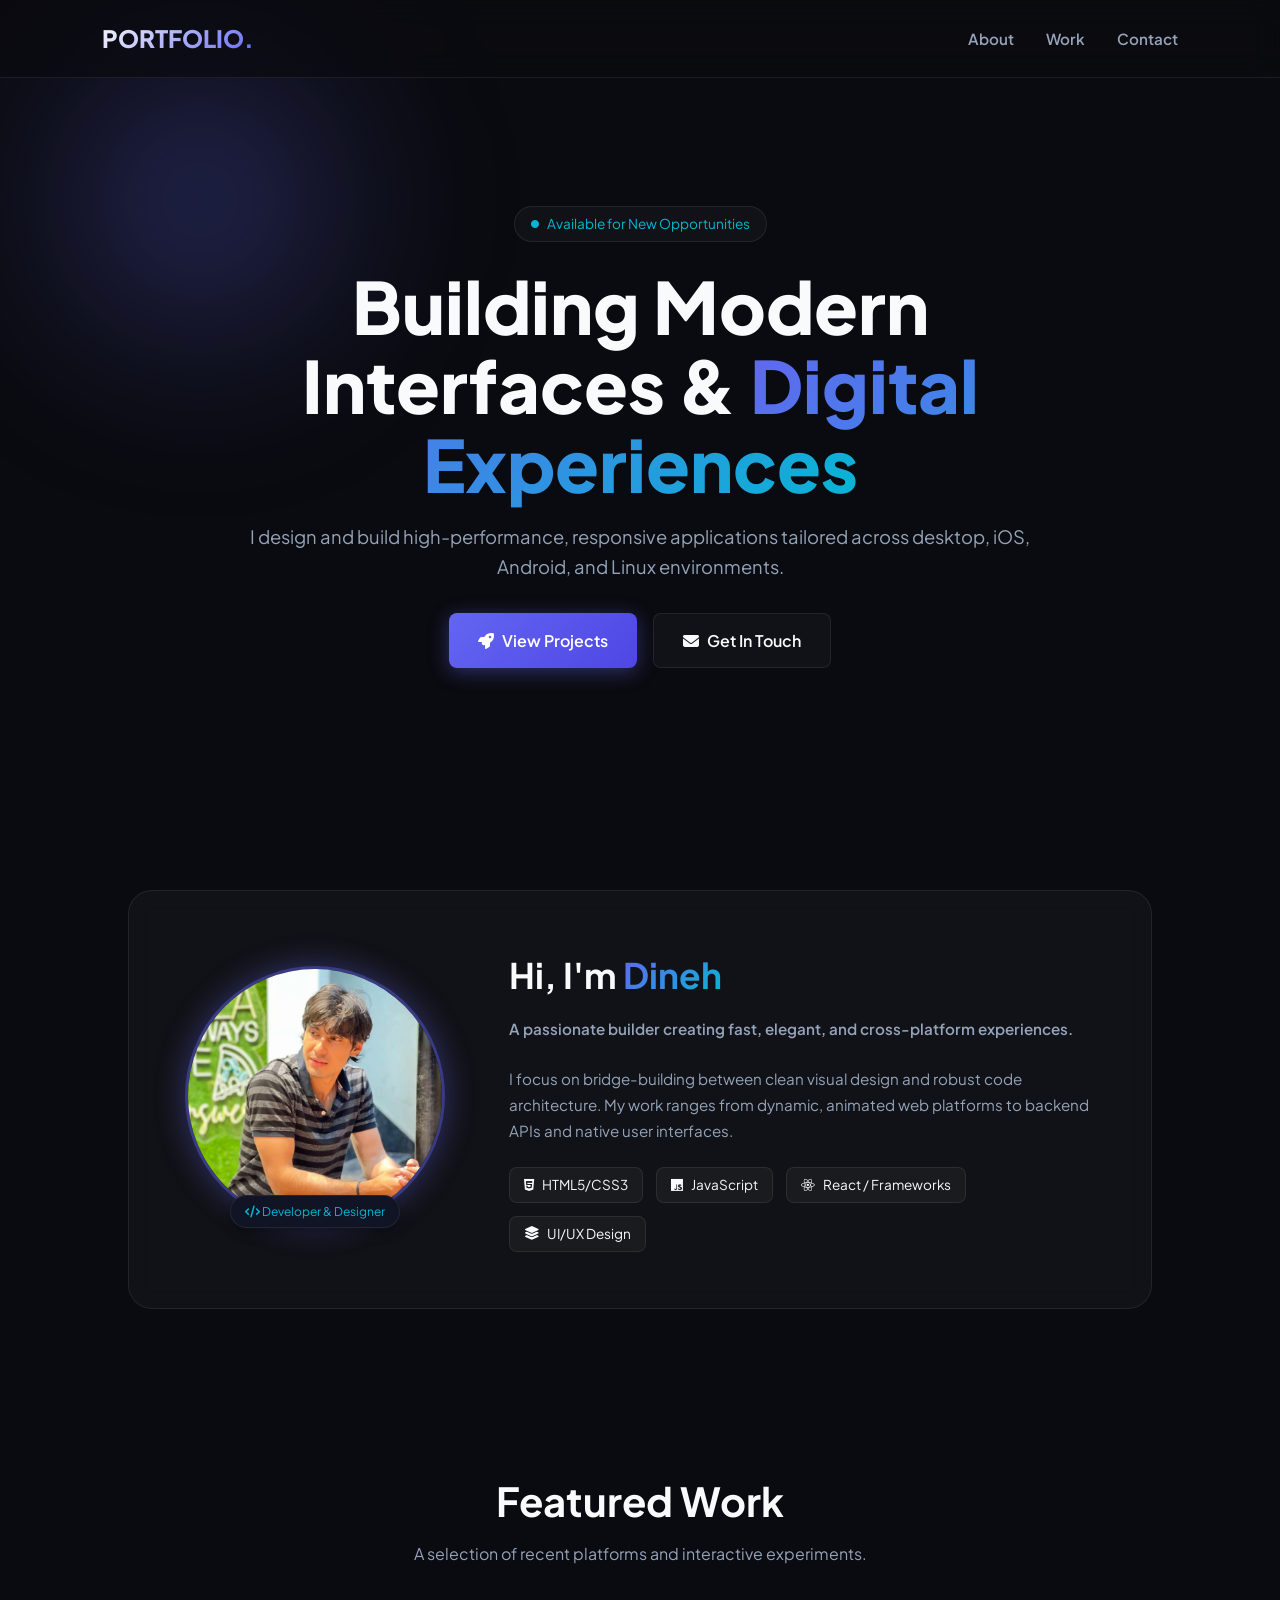
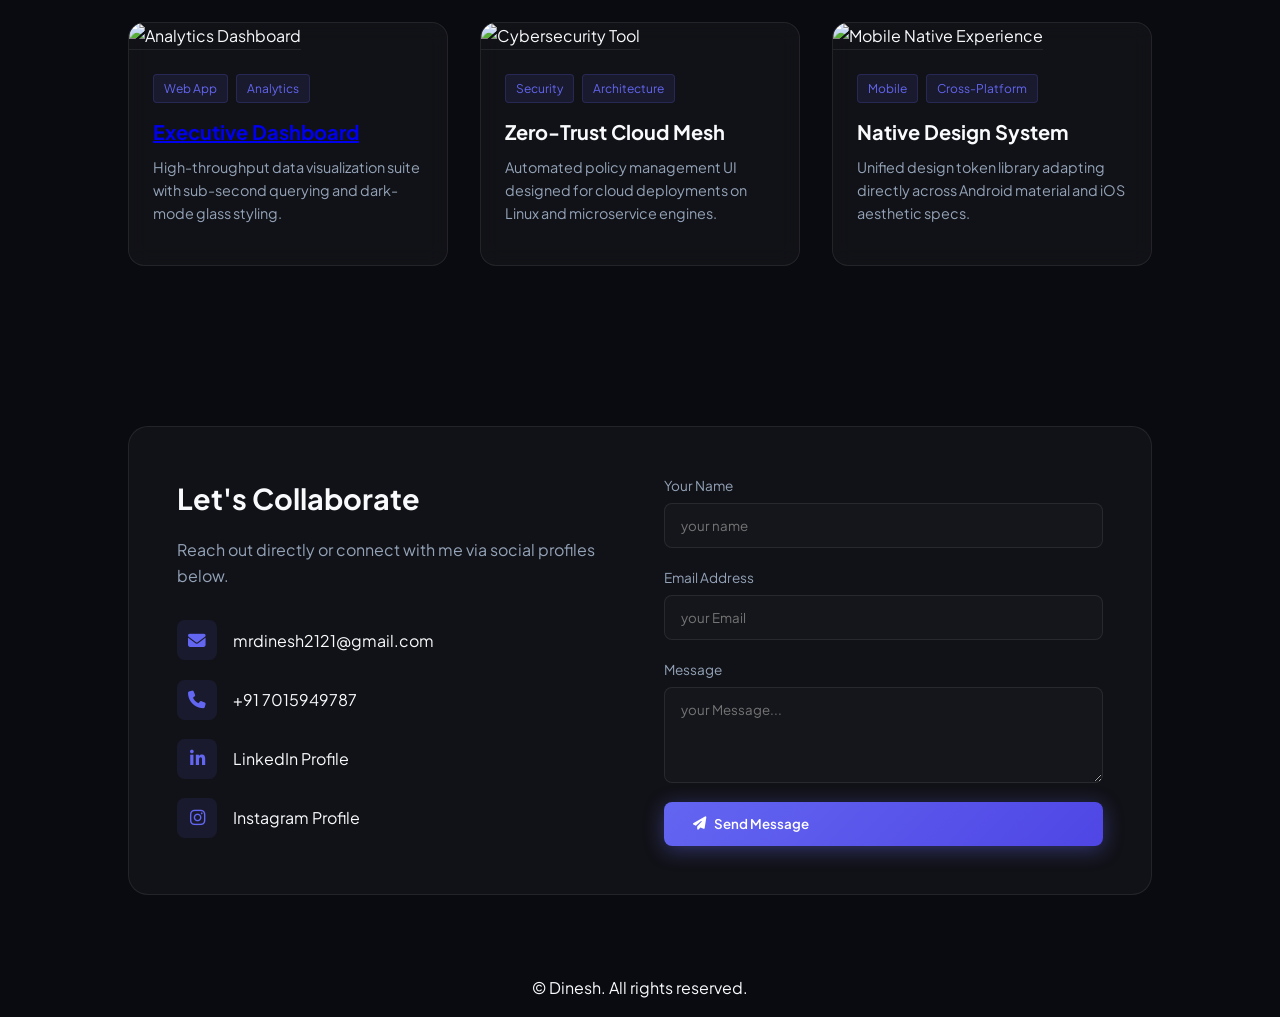
==== commit d569883a: "Link Executive Dashboard project Co-authored-by: Copilot App <223556219+Copilot@users.noreply.github" ====
--- a/index.html
+++ b/index.html
@@ -82,7 +82,7 @@
                         <span class="tag">Web App</span>
                         <span class="tag">Analytics</span>
                     </div>
-                    <h3>Executive Dashboard</h3>
+                    <h3><a href="aura-weather.html">Executive Dashboard</a></h3>
                     <p>High-throughput data visualization suite with sub-second querying and dark-mode glass styling.</p>
                 </div>
             </div>
